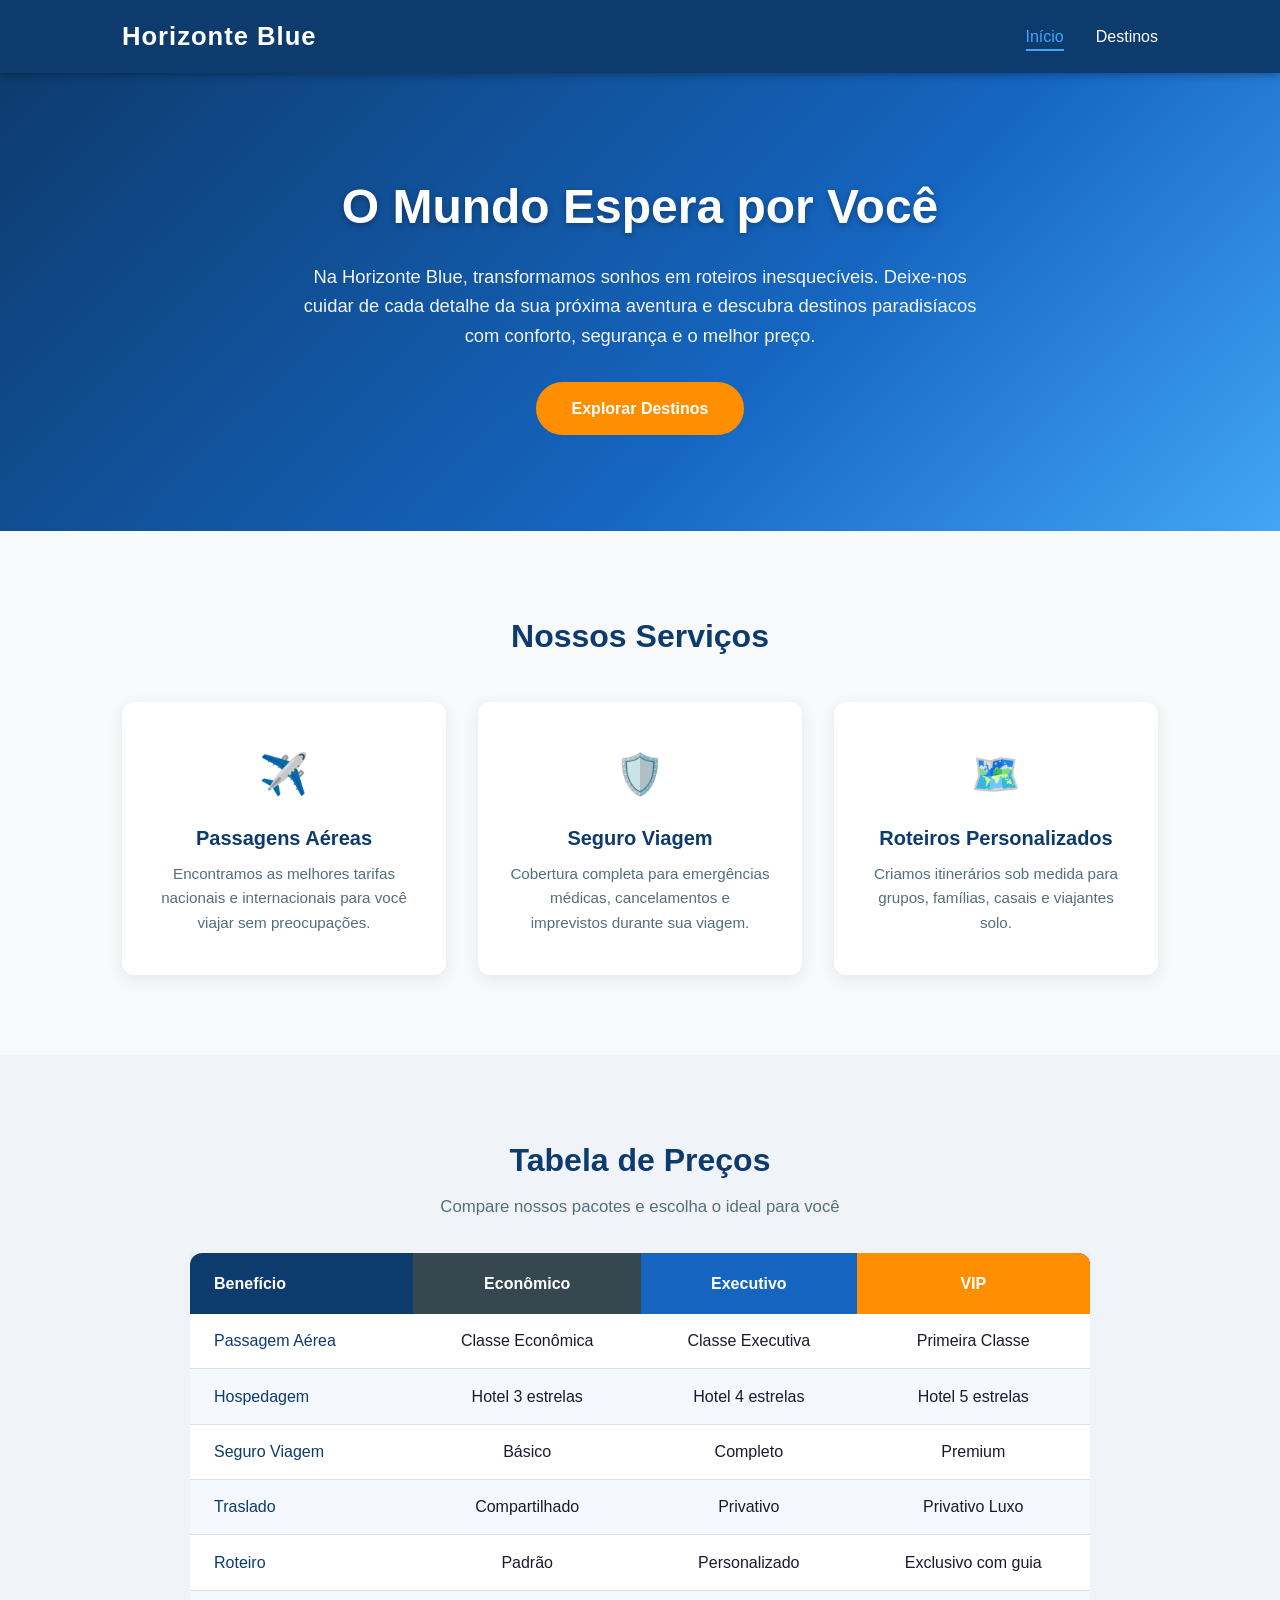
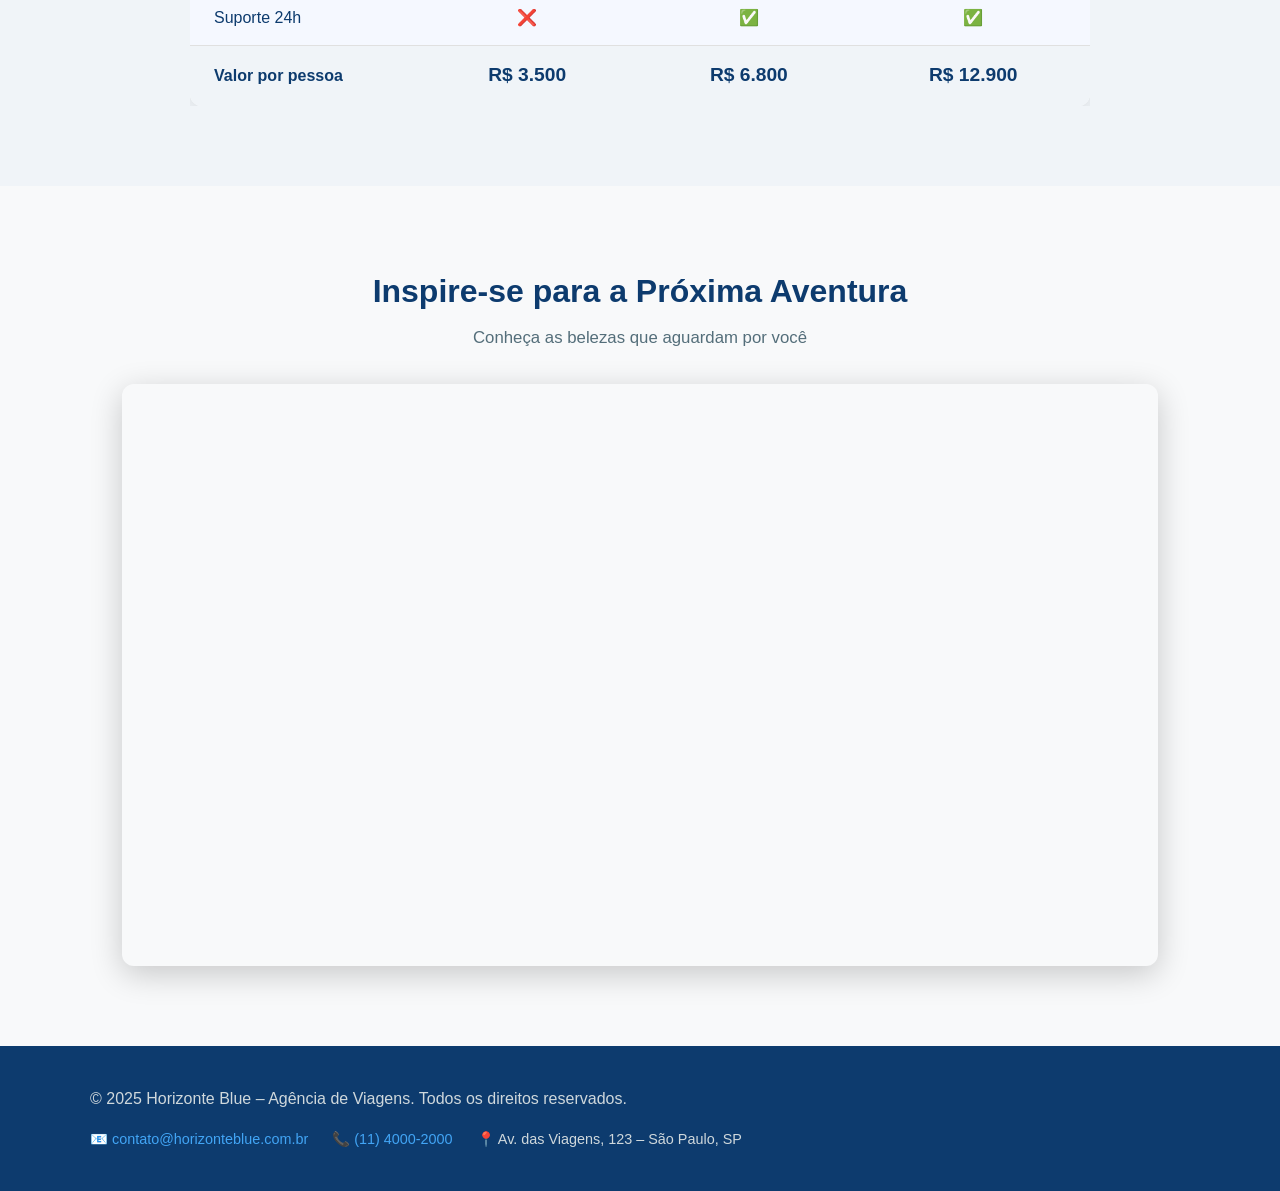
==== index.html @ 7f0219a8 "Create Horizonte Blue travel agency website (index.html, destinos.html, style.css) Agent-Logs-Url: h" ====
<!DOCTYPE html>
<html lang="pt-BR">
  <head>
    <meta charset="UTF-8" />
    <meta name="viewport" content="width=device-width, initial-scale=1.0" />
    <title>Horizonte Blue – Agência de Viagens</title>
    <link rel="stylesheet" href="style.css" />
  </head>
  <body>

    <header>
      <div class="header-inner">
        <h1 class="logo">Horizonte Blue</h1>
        <nav>
          <ul>
            <li><a href="index.html" class="active">Início</a></li>
            <li><a href="destinos.html">Destinos</a></li>
          </ul>
        </nav>
      </div>
    </header>

    <main>

      <!-- Banner de Boas-Vindas -->
      <section class="hero">
        <div class="hero-content">
          <h2>O Mundo Espera por Você</h2>
          <p>
            Na Horizonte Blue, transformamos sonhos em roteiros inesquecíveis.
            Deixe-nos cuidar de cada detalhe da sua próxima aventura e descubra
            destinos paradisíacos com conforto, segurança e o melhor preço.
          </p>
          <a href="destinos.html" class="btn-primary">Explorar Destinos</a>
        </div>
      </section>

      <!-- Serviços -->
      <section class="services" id="servicos">
        <h2>Nossos Serviços</h2>
        <ul class="services-list">
          <li class="service-item">
            <span class="service-icon">✈️</span>
            <h3>Passagens Aéreas</h3>
            <p>Encontramos as melhores tarifas nacionais e internacionais para você viajar sem preocupações.</p>
          </li>
          <li class="service-item">
            <span class="service-icon">🛡️</span>
            <h3>Seguro Viagem</h3>
            <p>Cobertura completa para emergências médicas, cancelamentos e imprevistos durante sua viagem.</p>
          </li>
          <li class="service-item">
            <span class="service-icon">🗺️</span>
            <h3>Roteiros Personalizados</h3>
            <p>Criamos itinerários sob medida para grupos, famílias, casais e viajantes solo.</p>
          </li>
        </ul>
      </section>

      <!-- Tabela de Preços -->
      <section class="pricing" id="precos">
        <h2>Tabela de Preços</h2>
        <p class="section-subtitle">Compare nossos pacotes e escolha o ideal para você</p>
        <div class="table-wrapper">
          <table>
            <thead>
              <tr>
                <th>Benefício</th>
                <th class="plan-econômico">Econômico</th>
                <th class="plan-executivo">Executivo</th>
                <th class="plan-vip">VIP</th>
              </tr>
            </thead>
            <tbody>
              <tr>
                <td>Passagem Aérea</td>
                <td>Classe Econômica</td>
                <td>Classe Executiva</td>
                <td>Primeira Classe</td>
              </tr>
              <tr>
                <td>Hospedagem</td>
                <td>Hotel 3 estrelas</td>
                <td>Hotel 4 estrelas</td>
                <td>Hotel 5 estrelas</td>
              </tr>
              <tr>
                <td>Seguro Viagem</td>
                <td>Básico</td>
                <td>Completo</td>
                <td>Premium</td>
              </tr>
              <tr>
                <td>Traslado</td>
                <td>Compartilhado</td>
                <td>Privativo</td>
                <td>Privativo Luxo</td>
              </tr>
              <tr>
                <td>Roteiro</td>
                <td>Padrão</td>
                <td>Personalizado</td>
                <td>Exclusivo com guia</td>
              </tr>
              <tr>
                <td>Suporte 24h</td>
                <td>❌</td>
                <td>✅</td>
                <td>✅</td>
              </tr>
              <tr class="price-row">
                <td><strong>Valor por pessoa</strong></td>
                <td><strong class="price">R$ 3.500</strong></td>
                <td><strong class="price">R$ 6.800</strong></td>
                <td><strong class="price">R$ 12.900</strong></td>
              </tr>
            </tbody>
          </table>
        </div>
      </section>

      <!-- Vídeo Promocional -->
      <section class="video-section" id="video">
        <h2>Inspire-se para a Próxima Aventura</h2>
        <p class="section-subtitle">Conheça as belezas que aguardam por você</p>
        <div class="video-wrapper">
          <iframe
            src="https://www.youtube.com/embed/eB7s2gHqRaU"
            title="Vídeo Promocional – Horizonte Blue"
            allow="accelerometer; autoplay; clipboard-write; encrypted-media; gyroscope; picture-in-picture"
            allowfullscreen
          ></iframe>
        </div>
      </section>

    </main>

    <footer>
      <div class="footer-inner">
        <p>&copy; 2025 Horizonte Blue – Agência de Viagens. Todos os direitos reservados.</p>
        <address>
          <p>📧 <a href="mailto:contato@horizonteblue.com.br">contato@horizonteblue.com.br</a></p>
          <p>📞 <a href="tel:+551140002000">(11) 4000-2000</a></p>
          <p>📍 Av. das Viagens, 123 – São Paulo, SP</p>
        </address>
      </div>
    </footer>

  </body>
</html>
---- style.css ----
/* =====================================================
   style.css – Horizonte Blue Agência de Viagens
   ===================================================== */

/* ── Reset & Base ── */
*, *::before, *::after {
  box-sizing: border-box;
  margin: 0;
  padding: 0;
}

html {
  scroll-behavior: smooth;
}

body {
  font-family: 'Segoe UI', Tahoma, Geneva, Verdana, sans-serif;
  font-size: 16px;
  line-height: 1.6;
  color: #1a1a2e;
  background-color: #f8f9fa;
}

img {
  max-width: 100%;
  height: auto;
  display: block;
}

a {
  color: inherit;
  text-decoration: none;
}

ul {
  list-style: none;
}

/* ── Colors ── */
:root {
  --blue-dark:   #0d3b6e;
  --blue-mid:    #1565c0;
  --blue-light:  #42a5f5;
  --accent:      #ff8f00;
  --accent-dark: #e65100;
  --white:       #ffffff;
  --gray-light:  #f0f4f8;
  --gray-mid:    #b0bec5;
  --text-dark:   #1a1a2e;
}

/* ── Typography helpers ── */
h2 {
  font-size: 2rem;
  color: var(--blue-dark);
  margin-bottom: 0.5rem;
}

h3 {
  font-size: 1.25rem;
  color: var(--blue-dark);
  margin-bottom: 0.5rem;
}

.section-subtitle {
  color: #546e7a;
  margin-bottom: 2rem;
  font-size: 1.05rem;
}

/* ── Header ── */
header {
  background-color: var(--blue-dark);
  color: var(--white);
  position: sticky;
  top: 0;
  z-index: 100;
  box-shadow: 0 2px 8px rgba(0, 0, 0, 0.3);
}

.header-inner {
  max-width: 1100px;
  margin: 0 auto;
  padding: 1rem 2rem;
  display: flex;
  align-items: center;
  justify-content: space-between;
  flex-wrap: wrap;
  gap: 1rem;
}

.logo {
  font-size: 1.6rem;
  font-weight: 700;
  letter-spacing: 1px;
  color: var(--white);
}

.logo span {
  color: var(--blue-light);
}

/* ── Navigation ── */
nav ul {
  display: flex;
  gap: 2rem;
}

nav a {
  color: var(--white);
  font-weight: 500;
  padding: 0.3rem 0;
  border-bottom: 2px solid transparent;
  transition: border-color 0.2s, color 0.2s;
}

nav a:hover,
nav a.active {
  color: var(--blue-light);
  border-bottom-color: var(--blue-light);
}

/* ── Hero / Banner ── */
.hero {
  background: linear-gradient(135deg, var(--blue-dark) 0%, var(--blue-mid) 60%, var(--blue-light) 100%);
  color: var(--white);
  text-align: center;
  padding: 6rem 2rem;
}

.hero-content {
  max-width: 700px;
  margin: 0 auto;
}

.hero h2 {
  font-size: 3rem;
  color: var(--white);
  margin-bottom: 1rem;
  text-shadow: 0 2px 6px rgba(0, 0, 0, 0.3);
}

.hero p {
  font-size: 1.15rem;
  margin-bottom: 2rem;
  opacity: 0.95;
}

/* ── Page Hero (destinos.html) ── */
.page-hero {
  background: linear-gradient(135deg, var(--blue-dark) 0%, var(--blue-mid) 100%);
  color: var(--white);
  text-align: center;
  padding: 4rem 2rem;
}

.page-hero h2 {
  font-size: 2.5rem;
  color: var(--white);
  margin-bottom: 0.75rem;
}

.page-hero p {
  font-size: 1.1rem;
  opacity: 0.9;
}

/* ── Button ── */
.btn-primary {
  display: inline-block;
  background-color: var(--accent);
  color: var(--white);
  font-weight: 700;
  font-size: 1rem;
  padding: 0.85rem 2.2rem;
  border-radius: 50px;
  border: none;
  cursor: pointer;
  transition: background-color 0.2s, transform 0.15s;
  text-decoration: none;
}

.btn-primary:hover {
  background-color: var(--accent-dark);
  transform: translateY(-2px);
}

/* ── Services ── */
.services {
  max-width: 1100px;
  margin: 0 auto;
  padding: 5rem 2rem;
  text-align: center;
}

.services h2 {
  margin-bottom: 0.5rem;
}

.services-list {
  display: grid;
  grid-template-columns: repeat(auto-fit, minmax(260px, 1fr));
  gap: 2rem;
  margin-top: 2.5rem;
}

.service-item {
  background: var(--white);
  border-radius: 12px;
  padding: 2.5rem 2rem;
  box-shadow: 0 4px 16px rgba(0, 0, 0, 0.08);
  transition: transform 0.2s, box-shadow 0.2s;
}

.service-item:hover {
  transform: translateY(-4px);
  box-shadow: 0 8px 24px rgba(0, 0, 0, 0.12);
}

.service-icon {
  font-size: 2.5rem;
  display: block;
  margin-bottom: 1rem;
}

.service-item p {
  color: #546e7a;
  font-size: 0.95rem;
}

/* ── Pricing Table ── */
.pricing {
  background-color: var(--gray-light);
  padding: 5rem 2rem;
  text-align: center;
}

.pricing h2 {
  margin-bottom: 0.5rem;
}

.table-wrapper {
  overflow-x: auto;
  max-width: 900px;
  margin: 0 auto;
}

table {
  width: 100%;
  border-collapse: collapse;
  background: var(--white);
  border-radius: 12px;
  overflow: hidden;
  box-shadow: 0 4px 20px rgba(0, 0, 0, 0.1);
}

thead tr {
  background-color: var(--blue-dark);
  color: var(--white);
}

th {
  padding: 1.1rem 1.5rem;
  font-size: 1rem;
  text-align: center;
}

th:first-child {
  text-align: left;
}

td {
  padding: 0.9rem 1.5rem;
  border-bottom: 1px solid #e0e0e0;
  text-align: center;
}

td:first-child {
  text-align: left;
  font-weight: 500;
  color: var(--blue-dark);
}

tbody tr:last-child td {
  border-bottom: none;
}

tbody tr:nth-child(even) {
  background-color: #f5f8ff;
}

.plan-econômico  { background-color: #37474f; }
.plan-executivo  { background-color: var(--blue-mid); }
.plan-vip        { background-color: var(--accent); }

.price-row td {
  background-color: var(--gray-light);
}

.price {
  font-size: 1.2rem;
  color: var(--blue-dark);
}

/* ── Video Section ── */
.video-section {
  max-width: 1100px;
  margin: 0 auto;
  padding: 5rem 2rem;
  text-align: center;
}

.video-section h2 {
  margin-bottom: 0.5rem;
}

.video-wrapper {
  position: relative;
  padding-bottom: 56.25%; /* 16:9 */
  height: 0;
  overflow: hidden;
  border-radius: 12px;
  box-shadow: 0 8px 32px rgba(0, 0, 0, 0.2);
  margin-top: 1.5rem;
}

.video-wrapper iframe {
  position: absolute;
  inset: 0;
  width: 100%;
  height: 100%;
  border: none;
}

/* ── Filters ── */
.filters {
  max-width: 1100px;
  margin: 0 auto;
  padding: 3rem 2rem 1rem;
}

.filters h2 {
  margin-bottom: 1.25rem;
  font-size: 1.4rem;
}

.filter-form {
  display: flex;
  flex-wrap: wrap;
  gap: 1.25rem;
}

.filter-label {
  display: flex;
  align-items: center;
  gap: 0.5rem;
  font-size: 1rem;
  font-weight: 500;
  cursor: pointer;
  padding: 0.6rem 1.4rem;
  border: 2px solid var(--blue-mid);
  border-radius: 50px;
  transition: background-color 0.2s, color 0.2s;
  color: var(--blue-mid);
}

.filter-label:hover {
  background-color: var(--blue-mid);
  color: var(--white);
}

.filter-label input[type="checkbox"] {
  accent-color: var(--blue-mid);
  width: 1rem;
  height: 1rem;
}

/* ── Destination Cards ── */
.destinations {
  max-width: 1100px;
  margin: 0 auto;
  padding: 2rem 2rem 5rem;
}

.destinations h2 {
  margin-bottom: 2rem;
}

.cards-grid {
  display: grid;
  grid-template-columns: repeat(auto-fill, minmax(300px, 1fr));
  gap: 2rem;
}

.card {
  background: var(--white);
  border-radius: 12px;
  overflow: hidden;
  box-shadow: 0 4px 16px rgba(0, 0, 0, 0.08);
  transition: transform 0.2s, box-shadow 0.2s;
}

.card:hover {
  transform: translateY(-4px);
  box-shadow: 0 8px 28px rgba(0, 0, 0, 0.14);
}

.card img {
  width: 100%;
  height: 200px;
  object-fit: cover;
}

.card-body {
  padding: 1.5rem;
}

.card-body h3 {
  margin-bottom: 1rem;
  font-size: 1.2rem;
}

/* ── Definition List (dl) ── */
dl {
  display: grid;
  grid-template-columns: auto 1fr;
  gap: 0.35rem 1rem;
}

dt {
  font-weight: 700;
  color: var(--blue-dark);
  font-size: 0.9rem;
  align-self: start;
}

dd {
  color: #546e7a;
  font-size: 0.9rem;
}

/* ── Quote Form ── */
.quote-form {
  background-color: var(--gray-light);
  padding: 5rem 2rem;
}

.quote-form h2 {
  text-align: center;
  margin-bottom: 0.5rem;
}

.quote-form .section-subtitle {
  text-align: center;
  margin-bottom: 2.5rem;
}

.form {
  max-width: 620px;
  margin: 0 auto;
  background: var(--white);
  padding: 2.5rem 3rem;
  border-radius: 12px;
  box-shadow: 0 4px 20px rgba(0, 0, 0, 0.1);
}

.form-group {
  margin-bottom: 1.5rem;
}

.form-group label {
  display: block;
  font-weight: 600;
  margin-bottom: 0.4rem;
  color: var(--blue-dark);
  font-size: 0.95rem;
}

.form-group input,
.form-group textarea {
  width: 100%;
  padding: 0.75rem 1rem;
  border: 1.5px solid #b0bec5;
  border-radius: 8px;
  font-size: 1rem;
  font-family: inherit;
  transition: border-color 0.2s, box-shadow 0.2s;
  background-color: #fafafa;
}

.form-group input:focus,
.form-group textarea:focus {
  outline: none;
  border-color: var(--blue-mid);
  box-shadow: 0 0 0 3px rgba(21, 101, 192, 0.15);
  background-color: var(--white);
}

.form-group textarea {
  resize: vertical;
}

.required {
  color: #e53935;
}

.form .btn-primary {
  width: 100%;
  font-size: 1.05rem;
  padding: 0.95rem;
}

/* ── Footer ── */
footer {
  background-color: var(--blue-dark);
  color: #cfd8dc;
  padding: 2.5rem 2rem;
}

.footer-inner {
  max-width: 1100px;
  margin: 0 auto;
  display: flex;
  flex-wrap: wrap;
  align-items: center;
  justify-content: space-between;
  gap: 1rem;
}

footer address {
  font-style: normal;
  display: flex;
  flex-wrap: wrap;
  gap: 0.5rem 1.5rem;
}

footer address p {
  font-size: 0.9rem;
}

footer a {
  color: var(--blue-light);
  transition: color 0.2s;
}

footer a:hover {
  color: var(--white);
}

/* ── Responsive ── */
@media (max-width: 640px) {
  .hero h2     { font-size: 2rem; }
  .page-hero h2 { font-size: 1.8rem; }
  h2           { font-size: 1.6rem; }

  .header-inner {
    flex-direction: column;
    text-align: center;
  }

  nav ul {
    gap: 1rem;
  }

  .form {
    padding: 2rem 1.5rem;
  }

  .footer-inner {
    flex-direction: column;
    text-align: center;
  }

  footer address {
    justify-content: center;
  }
}
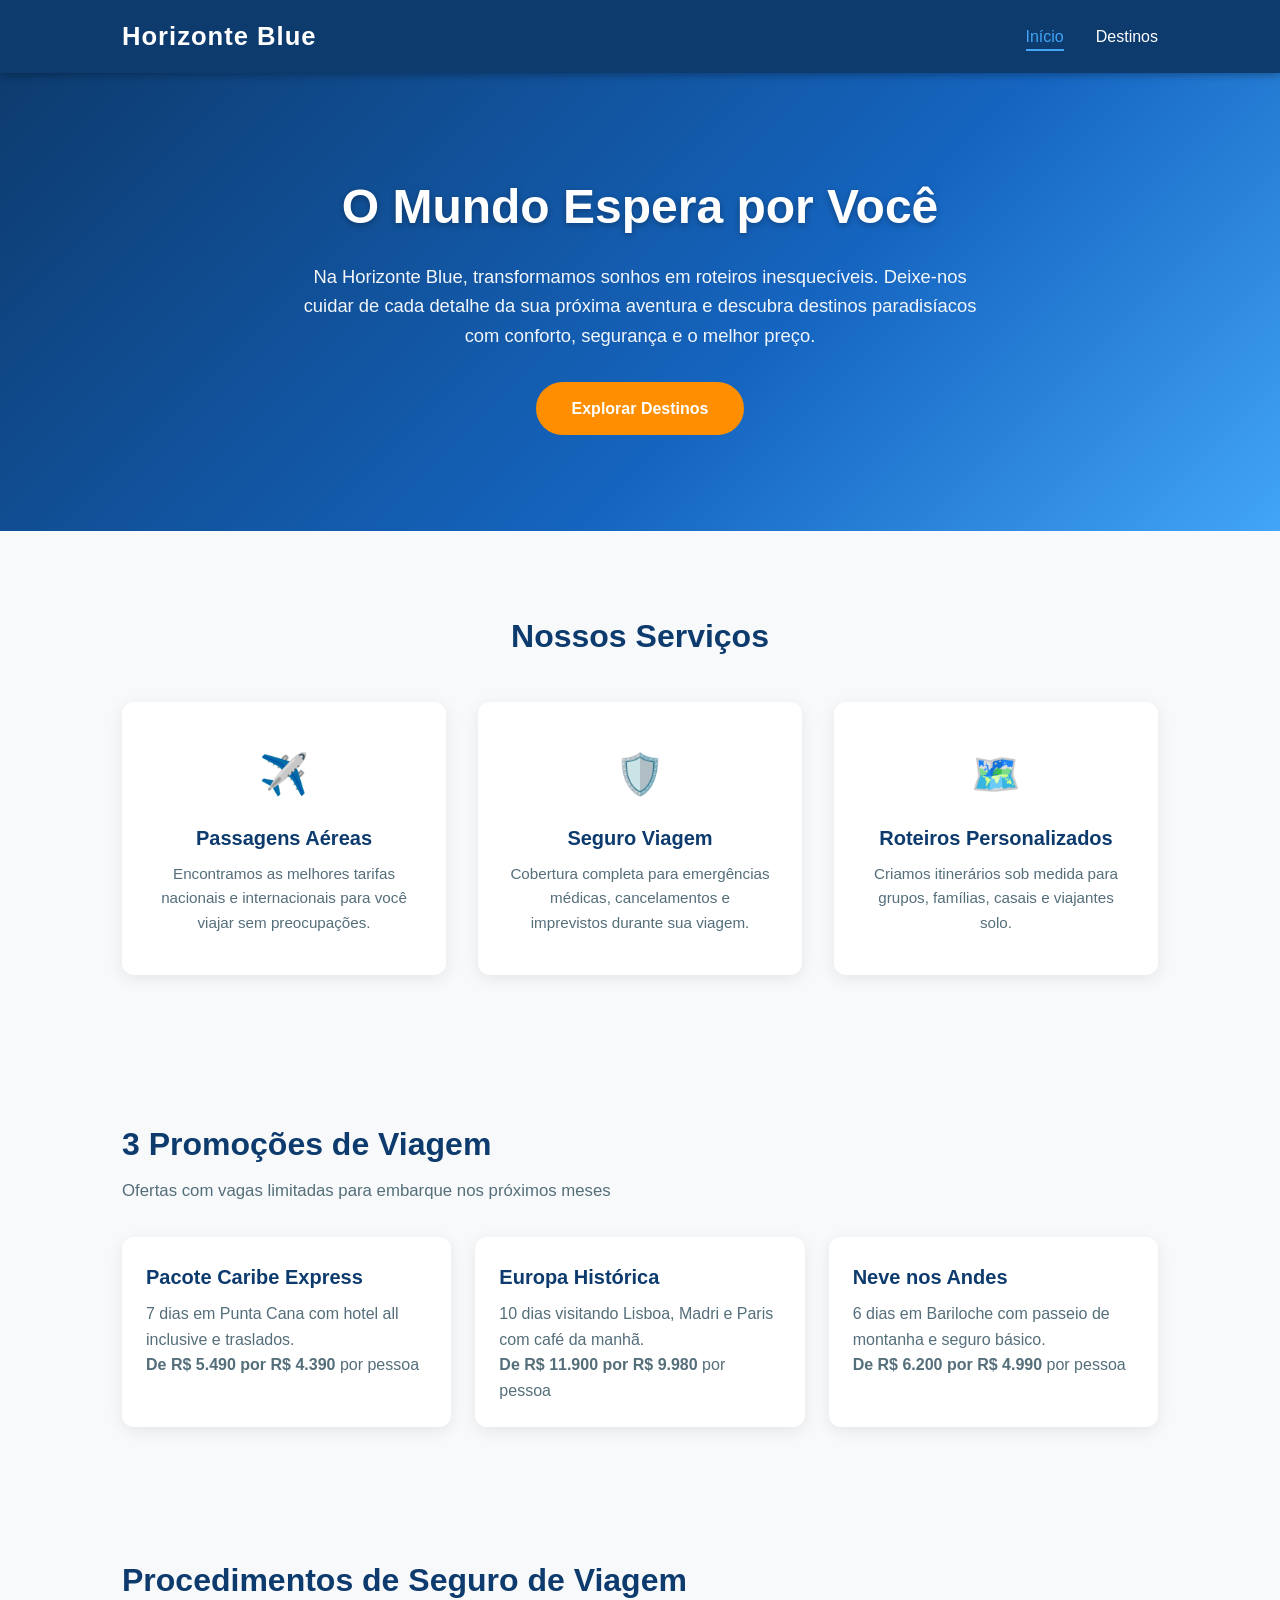
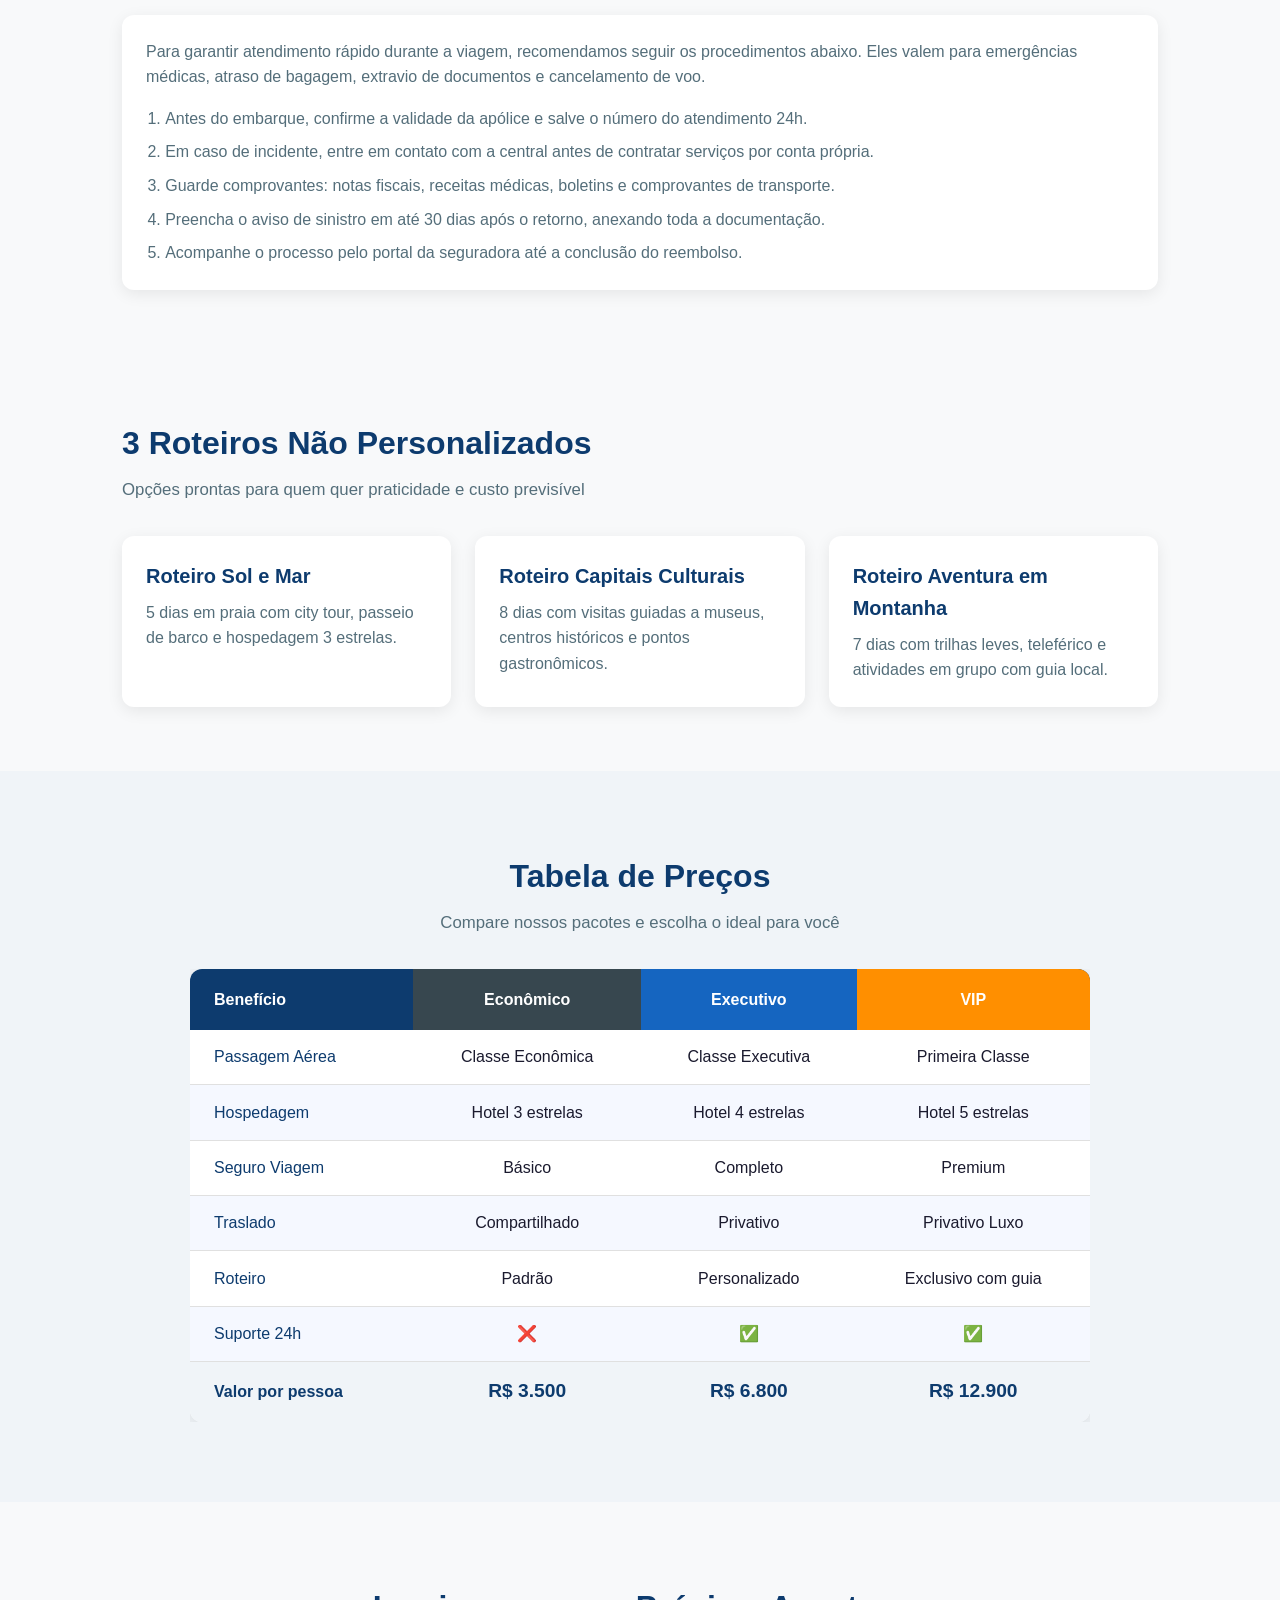
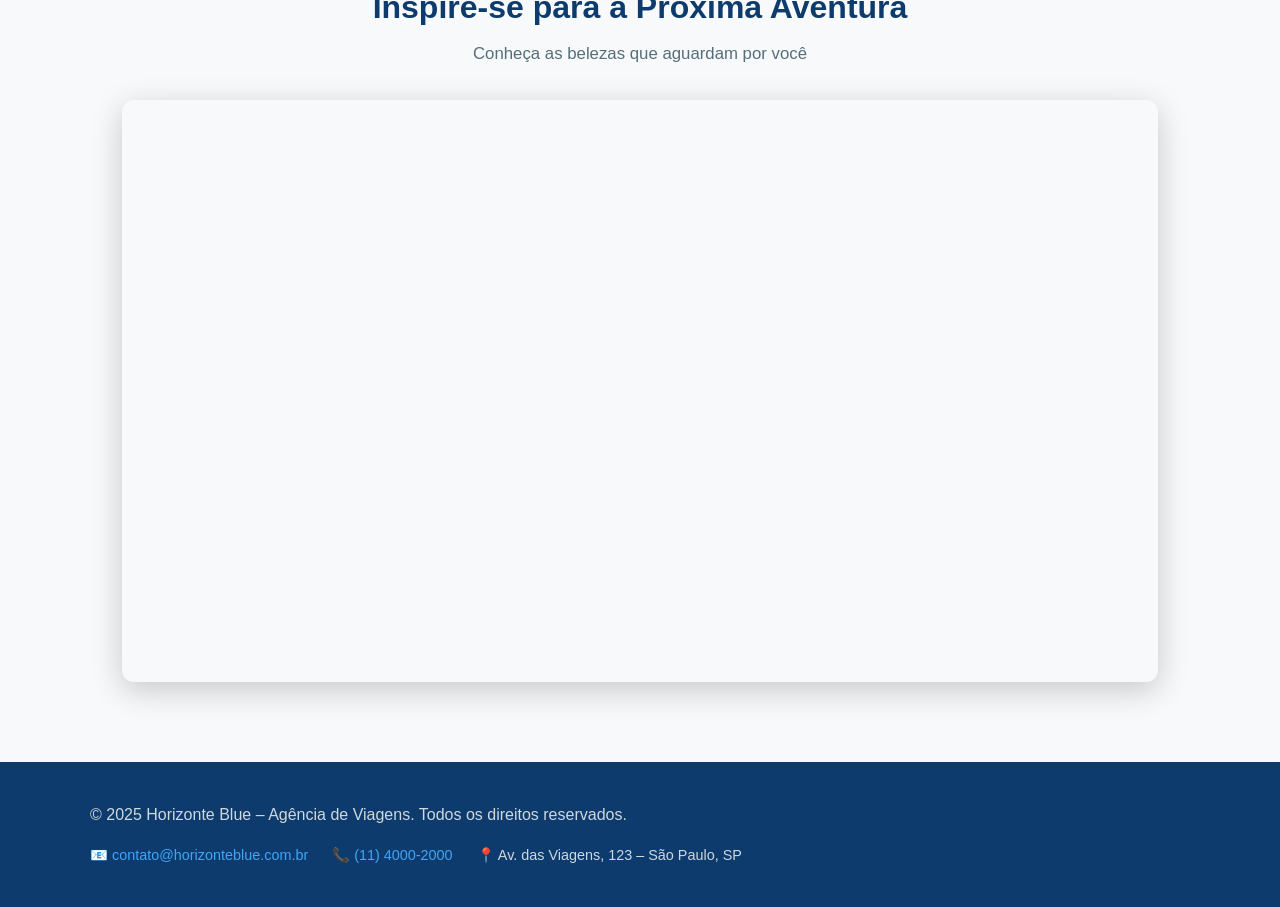
==== commit ff8b8655: "ok Melhorias de interface" ====
--- a/index.html
+++ b/index.html
@@ -57,6 +57,67 @@
         </ul>
       </section>
 
+      <!-- Promoções de Viagem -->
+      <section class="promotions" id="promocoes">
+        <h2>3 Promoções de Viagem</h2>
+        <p class="section-subtitle">Ofertas com vagas limitadas para embarque nos próximos meses</p>
+        <div class="promo-grid">
+          <article class="promo-card">
+            <h3>Pacote Caribe Express</h3>
+            <p>7 dias em Punta Cana com hotel all inclusive e traslados.</p>
+            <p><strong>De R$ 5.490 por R$ 4.390</strong> por pessoa</p>
+          </article>
+          <article class="promo-card">
+            <h3>Europa Histórica</h3>
+            <p>10 dias visitando Lisboa, Madri e Paris com café da manhã.</p>
+            <p><strong>De R$ 11.900 por R$ 9.980</strong> por pessoa</p>
+          </article>
+          <article class="promo-card">
+            <h3>Neve nos Andes</h3>
+            <p>6 dias em Bariloche com passeio de montanha e seguro básico.</p>
+            <p><strong>De R$ 6.200 por R$ 4.990</strong> por pessoa</p>
+          </article>
+        </div>
+      </section>
+
+      <!-- Procedimentos de Seguro -->
+      <section class="insurance-procedures" id="seguro">
+        <h2>Procedimentos de Seguro de Viagem</h2>
+        <article class="doc-card">
+          <p>
+            Para garantir atendimento rápido durante a viagem, recomendamos seguir os procedimentos abaixo.
+            Eles valem para emergências médicas, atraso de bagagem, extravio de documentos e cancelamento de voo.
+          </p>
+          <ol>
+            <li>Antes do embarque, confirme a validade da apólice e salve o número do atendimento 24h.</li>
+            <li>Em caso de incidente, entre em contato com a central antes de contratar serviços por conta própria.</li>
+            <li>Guarde comprovantes: notas fiscais, receitas médicas, boletins e comprovantes de transporte.</li>
+            <li>Preencha o aviso de sinistro em até 30 dias após o retorno, anexando toda a documentação.</li>
+            <li>Acompanhe o processo pelo portal da seguradora até a conclusão do reembolso.</li>
+          </ol>
+        </article>
+      </section>
+
+      <!-- Roteiros Não Personalizados -->
+      <section class="standard-itineraries" id="roteiros-padrao">
+        <h2>3 Roteiros Não Personalizados</h2>
+        <p class="section-subtitle">Opções prontas para quem quer praticidade e custo previsível</p>
+        <div class="itinerary-grid">
+          <article class="itinerary-card">
+            <h3>Roteiro Sol e Mar</h3>
+            <p>5 dias em praia com city tour, passeio de barco e hospedagem 3 estrelas.</p>
+          </article>
+          <article class="itinerary-card">
+            <h3>Roteiro Capitais Culturais</h3>
+            <p>8 dias com visitas guiadas a museus, centros históricos e pontos gastronômicos.</p>
+          </article>
+          <article class="itinerary-card">
+            <h3>Roteiro Aventura em Montanha</h3>
+            <p>7 dias com trilhas leves, teleférico e atividades em grupo com guia local.</p>
+          </article>
+        </div>
+      </section>
+
       <!-- Tabela de Preços -->
       <section class="pricing" id="precos">
         <h2>Tabela de Preços</h2>
--- a/style.css
+++ b/style.css
@@ -228,6 +228,47 @@
   font-size: 0.95rem;
 }
 
+/* ── Promotions, Insurance and Standard Itineraries ── */
+.promotions,
+.insurance-procedures,
+.standard-itineraries {
+  max-width: 1100px;
+  margin: 0 auto;
+  padding: 4rem 2rem;
+}
+
+.promo-grid,
+.itinerary-grid {
+  display: grid;
+  grid-template-columns: repeat(auto-fit, minmax(250px, 1fr));
+  gap: 1.5rem;
+}
+
+.promo-card,
+.itinerary-card,
+.doc-card {
+  background: var(--white);
+  border-radius: 12px;
+  box-shadow: 0 4px 16px rgba(0, 0, 0, 0.08);
+  padding: 1.5rem;
+}
+
+.promo-card p,
+.itinerary-card p,
+.doc-card p,
+.doc-card li {
+  color: #546e7a;
+}
+
+.doc-card ol {
+  margin-top: 1rem;
+  padding-left: 1.2rem;
+}
+
+.doc-card li + li {
+  margin-top: 0.5rem;
+}
+
 /* ── Pricing Table ── */
 .pricing {
   background-color: var(--gray-light);
@@ -348,6 +389,7 @@
   display: flex;
   flex-wrap: wrap;
   gap: 1.25rem;
+  align-items: center;
 }
 
 .filter-label {
@@ -375,6 +417,30 @@
   height: 1rem;
 }
 
+.filter-status {
+  margin-top: 1rem;
+  color: #546e7a;
+}
+
+.btn-secondary {
+  display: inline-flex;
+  align-items: center;
+  justify-content: center;
+  background-color: var(--white);
+  color: var(--blue-mid);
+  border: 2px solid var(--blue-mid);
+  border-radius: 50px;
+  padding: 0.7rem 1.2rem;
+  font-weight: 700;
+  cursor: pointer;
+  transition: background-color 0.2s, color 0.2s;
+}
+
+.btn-secondary:hover {
+  background-color: var(--blue-mid);
+  color: var(--white);
+}
+
 /* ── Destination Cards ── */
 .destinations {
   max-width: 1100px;
@@ -405,6 +471,10 @@
   box-shadow: 0 8px 28px rgba(0, 0, 0, 0.14);
 }
 
+.card.is-hidden {
+  display: none;
+}
+
 .card img {
   width: 100%;
   height: 200px;
@@ -477,7 +547,8 @@
 }
 
 .form-group input,
-.form-group textarea {
+.form-group textarea,
+.form-group select {
   width: 100%;
   padding: 0.75rem 1rem;
   border: 1.5px solid #b0bec5;
@@ -489,7 +560,8 @@
 }
 
 .form-group input:focus,
-.form-group textarea:focus {
+.form-group textarea:focus,
+.form-group select:focus {
   outline: none;
   border-color: var(--blue-mid);
   box-shadow: 0 0 0 3px rgba(21, 101, 192, 0.15);
@@ -505,9 +577,82 @@
 }
 
 .form .btn-primary {
-  width: 100%;
   font-size: 1.05rem;
   padding: 0.95rem;
+}
+
+.cost-preview {
+  background-color: #e8f0fe;
+  color: var(--blue-dark);
+  border-left: 4px solid var(--blue-mid);
+  padding: 0.8rem 1rem;
+  border-radius: 8px;
+  margin-bottom: 1rem;
+}
+
+.form-actions {
+  display: flex;
+  gap: 0.8rem;
+}
+
+.form-actions .btn-primary,
+.form-actions .btn-secondary {
+  flex: 1;
+}
+
+#cancelar-edicao {
+  display: none;
+}
+
+/* ── Budget list ── */
+.budgets {
+  max-width: 1100px;
+  margin: 0 auto;
+  padding: 4rem 2rem 5rem;
+}
+
+.budget-table {
+  width: 100%;
+  border-collapse: collapse;
+  background-color: var(--white);
+}
+
+.budget-table th,
+.budget-table td {
+  padding: 0.8rem;
+  border-bottom: 1px solid #e0e0e0;
+  text-align: left;
+  vertical-align: middle;
+}
+
+.budget-table th {
+  background-color: var(--blue-dark);
+  color: var(--white);
+}
+
+.actions-cell {
+  display: flex;
+  flex-wrap: wrap;
+  gap: 0.4rem;
+}
+
+.btn-table {
+  background-color: var(--blue-mid);
+  color: var(--white);
+  border: none;
+  border-radius: 6px;
+  padding: 0.4rem 0.6rem;
+  font-size: 0.85rem;
+  cursor: pointer;
+}
+
+.btn-table.danger {
+  background-color: #c62828;
+}
+
+.budget-empty {
+  margin-top: 1rem;
+  color: #546e7a;
 }
 
 /* ── Footer ── */
@@ -566,6 +711,14 @@
     padding: 2rem 1.5rem;
   }
 
+  .form-actions {
+    flex-direction: column;
+  }
+
+  .budget-table {
+    min-width: 800px;
+  }
+
   .footer-inner {
     flex-direction: column;
     text-align: center;
